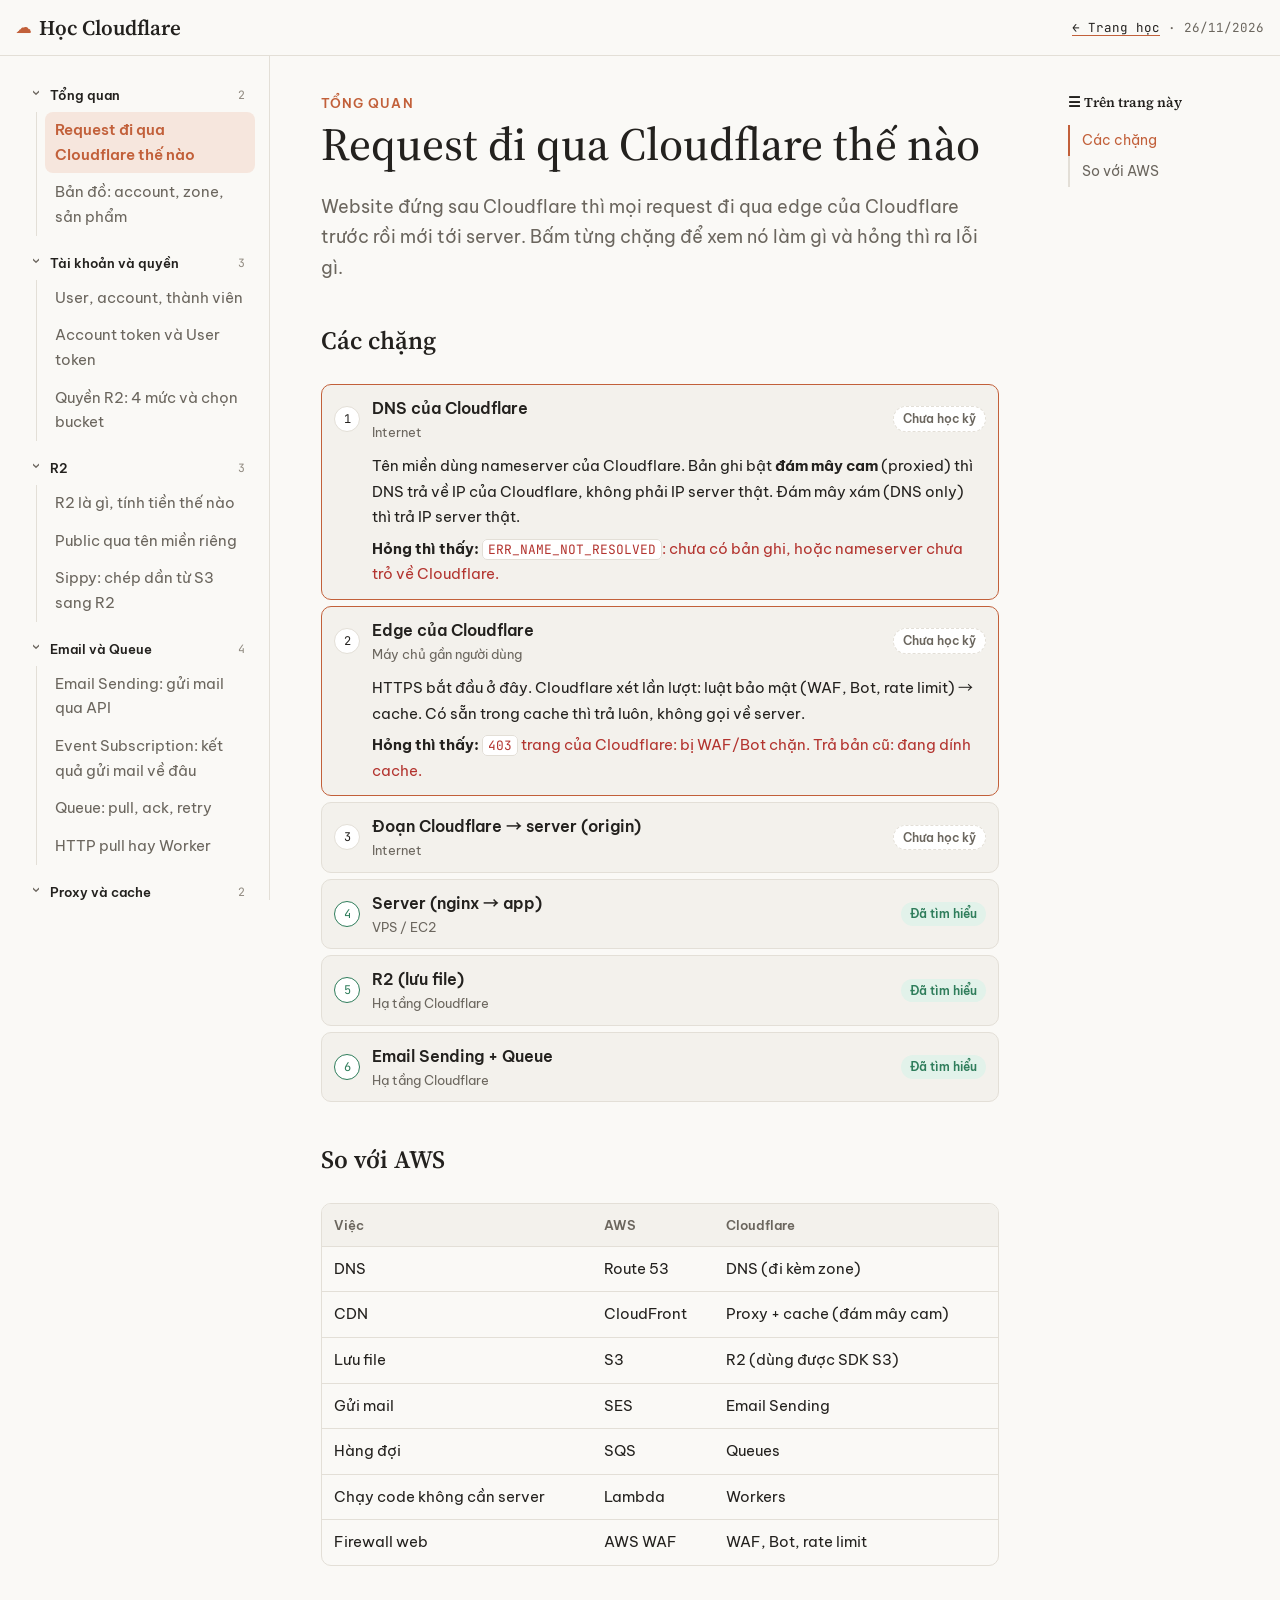
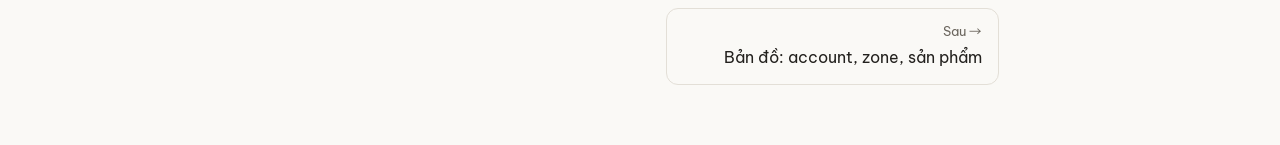
==== site/cloudflare/index.html @ 72676b5d "Trang học hạ tầng: AWS + Cloudflare, tự deploy lên VPS bằng GitHub Actions Co-Authored-By: Claude Op" ====
<!doctype html>
<html lang="vi">
<head>
<meta charset="utf-8">
<meta name="viewport" content="width=device-width, initial-scale=1">
<title>Học Cloudflare</title>
<meta name="description" content="Cloudflare cho người làm vận hành: account, token, quyền R2, Email Sending, Queue, cache, bảng đọc lỗi.">
<link rel="preconnect" href="https://fonts.googleapis.com">
<link rel="preconnect" href="https://fonts.gstatic.com" crossorigin>
<link rel="stylesheet" href="https://fonts.googleapis.com/css2?family=Be+Vietnam+Pro:wght@400;500;600;700&family=JetBrains+Mono:wght@400;600&family=Noto+Sans+JP:wght@400;500&family=Source+Serif+4:opsz,wght@8..60,500;8..60,600&display=swap">
<link rel="stylesheet" href="style.css">
</head>
<body>
<header class="topbar">
  <button class="menu-btn" id="menuBtn" aria-label="Mở menu" aria-expanded="false">☰</button>
  <a class="brand" href="#hanh-trinh"><span class="mark">☁</span> Học Cloudflare</a>
  <span class="tag"><a href="../">← Trang học</a> · 26/11/2026</span>
</header>

<div class="layout">
  <nav class="sidebar" id="sidebar" aria-label="Các bước"></nav>
  <main class="content" id="content" tabindex="-1"></main>
  <aside class="onpage" id="onpage" aria-label="Trên trang này"></aside>
</div>

<script src="data.js"></script>
<script src="app.js"></script>
</body>
</html>
---- site/cloudflare/style.css ----
/* Bố cục docs 3 cột: menu trái (nhóm → bước), nội dung giữa, "Trên trang này" bên phải. Nền tối ấm, chữ tiêu đề serif, điểm nhấn cam đất. */
:root {
  --bg: #1f1e1c; --panel: #262523; --raise: #2e2d2a; --fg: #ece8e1; --muted: #a39d93; --dim: #77726a;
  --line: #3a3835; --accent: #e08a5e; --accent-soft: #3b2b23;
  --ok: #7cc29b; --ok-soft: #1f3328; --bad: #ef8d84; --bad-soft: #3a2221; --warn: #e8c17a; --warn-soft: #36301f;
  --serif: "Source Serif 4", Georgia, "Times New Roman", serif;
  --sans: "Be Vietnam Pro", "Noto Sans JP", "Segoe UI", system-ui, sans-serif;
  --mono: "JetBrains Mono", ui-monospace, Consolas, monospace;
  color-scheme: dark;
}
@media (prefers-color-scheme: light) {
  :root {
    --bg: #faf9f6; --panel: #f3f1ec; --raise: #ffffff; --fg: #23211e; --muted: #6b665e; --dim: #8f897f;
    --line: #e3dfd7; --accent: #c2603a; --accent-soft: #f6e6dd;
    --ok: #2f7d5b; --ok-soft: #e2f2ea; --bad: #b3342f; --bad-soft: #fbe6e4; --warn: #8a5a14; --warn-soft: #fbf1df;
    color-scheme: light;
  }
}
* { box-sizing: border-box; }
html { scroll-behavior: smooth; }
body { margin: 0; background: var(--bg); color: var(--fg); font: 16px/1.7 var(--sans); }
a { color: var(--fg); text-decoration-color: var(--accent); text-underline-offset: 3px; }
code { font-family: var(--mono); font-size: .86em; background: var(--raise); border: 1px solid var(--line); padding: 1px 5px; border-radius: 5px; overflow-wrap: anywhere; }
pre { font-family: var(--mono); font-size: 13.5px; background: #161513; color: #e6e1d8; border: 1px solid var(--line); padding: 14px 16px; border-radius: 10px; overflow-x: auto; margin: 0; line-height: 1.6; max-width: 100%; }
pre code { background: none; border: 0; padding: 0; color: inherit; }
button { font: inherit; }
:focus-visible { outline: 2px solid var(--accent); outline-offset: 2px; }

.topbar { position: sticky; top: 0; z-index: 20; height: 56px; display: flex; align-items: center; gap: 14px; padding: 0 max(16px, env(safe-area-inset-left)); background: var(--bg); border-bottom: 1px solid var(--line); }
.brand { font-family: var(--serif); font-size: 21px; font-weight: 600; text-decoration: none; display: flex; align-items: center; gap: 8px; }
.brand .mark { color: var(--accent); font-size: 15px; }
.tag { margin-left: auto; font-size: 12.5px; color: var(--muted); font-family: var(--mono); }
.menu-btn { display: none; background: none; border: 1px solid var(--line); color: var(--fg); border-radius: 8px; padding: 2px 10px; cursor: pointer; }

.layout { display: grid; grid-template-columns: 270px minmax(0, 1fr) 230px; max-width: 1400px; margin: 0 auto; }
.sidebar { position: sticky; top: 56px; height: calc(100vh - 56px); overflow-y: auto; padding: 22px 14px 40px 22px; border-right: 1px solid var(--line); }
.group + .group { margin-top: 10px; }
.ghead { display: flex; align-items: center; gap: 8px; width: 100%; background: none; border: 0; color: var(--fg); font-size: 13px; font-weight: 600; padding: 6px 10px; border-radius: 8px; cursor: pointer; text-align: left; }
.ghead:hover { background: var(--panel); }
.ghead .chev { display: inline-block; color: var(--muted); transform: rotate(90deg); transition: transform .15s; width: 10px; }
.ghead .cnt { margin-left: auto; font-size: 11.5px; color: var(--dim); font-family: var(--mono); font-weight: 400; }
.group.closed .chev { transform: none; }
.group.closed .gitems { display: none; }
.gitems { display: grid; gap: 1px; padding-left: 8px; margin-left: 14px; border-left: 1px solid var(--line); }
.sidebar a { display: flex; align-items: center; gap: 8px; text-decoration: none; color: var(--muted); font-size: 14.5px; padding: 6px 10px; border-radius: 8px; }
.sidebar a { overflow-wrap: anywhere; min-width: 0; }
.sidebar a:hover { color: var(--fg); background: var(--panel); }
.sidebar a.active { color: var(--accent); background: var(--accent-soft); font-weight: 600; }
.sidebar a .dot { width: 6px; height: 6px; border-radius: 50%; background: var(--bad); flex: none; }

.content { padding: 36px clamp(16px, 4vw, 56px) 60px; min-width: 0; outline: none; }
.content .inner { max-width: 760px; margin: 0 auto; display: grid; gap: 22px; }
.eyebrow { font-size: 13px; font-weight: 600; letter-spacing: .08em; text-transform: uppercase; color: var(--accent); }
.content h1 { font-family: var(--serif); font-weight: 500; font-size: clamp(32px, 5vw, 46px); line-height: 1.12; margin: 4px 0 0; text-wrap: balance; overflow-wrap: anywhere; }
.lead { font-size: 18px; color: var(--muted); }
.content h2 { font-family: var(--serif); font-weight: 600; font-size: 25px; margin: 14px 0 0; scroll-margin-top: 76px; overflow-wrap: anywhere; }
.content h2 a.anchor { text-decoration: none; color: var(--dim); margin-left: 8px; font-size: .7em; opacity: 0; }
.content h2:hover a.anchor { opacity: 1; }
.content ul, .content ol { margin: 0; padding-left: 22px; display: grid; gap: 6px; }
.content li { overflow-wrap: anywhere; min-width: 0; }
.content li::marker { color: var(--dim); }
.content p { margin: 0; }
.callout { border: 1px solid var(--line); border-left: 3px solid var(--accent); background: var(--panel); border-radius: 10px; padding: 14px 16px; display: grid; gap: 6px; }
.callout.bad { border-left-color: var(--bad); background: var(--bad-soft); }
.callout.warn { border-left-color: var(--warn); background: var(--warn-soft); }
.callout.ok { border-left-color: var(--ok); background: var(--ok-soft); }
.callout > b { font-size: 14px; }
.callout.bad > b { color: var(--bad); }
.callout.warn > b { color: var(--warn); }
.callout.ok > b { color: var(--ok); }
.tablewrap { overflow-x: auto; border: 1px solid var(--line); border-radius: 10px; }
table { border-collapse: collapse; width: 100%; min-width: 600px; font-size: 14.5px; }
th, td { text-align: left; vertical-align: top; padding: 10px 12px; border-bottom: 1px solid var(--line); }
tr:last-child td { border-bottom: 0; }
th { background: var(--panel); color: var(--muted); font-weight: 600; font-size: 13px; }

.pager { display: grid; grid-template-columns: 1fr 1fr; gap: 12px; margin-top: 20px; }
.pager a { border: 1px solid var(--line); border-radius: 12px; padding: 12px 16px; text-decoration: none; display: grid; gap: 2px; }
.pager a:hover { border-color: var(--accent); }
.pager .k { font-size: 12.5px; color: var(--muted); }
.pager .next { text-align: right; grid-column: 2; }

.onpage { position: sticky; top: 56px; height: calc(100vh - 56px); overflow-y: auto; padding: 36px 18px; }
.onpage h5 { margin: 0 0 10px; font-size: 13.5px; font-family: var(--serif); font-weight: 600; display: flex; gap: 8px; align-items: center; }
.onpage a { display: block; text-decoration: none; color: var(--muted); font-size: 13.5px; padding: 4px 0 4px 12px; border-left: 2px solid var(--line); }
.onpage a.active { color: var(--accent); border-left-color: var(--accent); }

/* hành trình request */
.journey { display: grid; gap: 6px; }
.hop { border: 1px solid var(--line); border-radius: 10px; background: var(--panel); }
.hop summary { list-style: none; cursor: pointer; display: grid; grid-template-columns: 28px minmax(0, 1fr) auto; grid-template-areas: "n t b" "n w b"; gap: 0 10px; align-items: center; padding: 10px 12px; }
.hop summary::-webkit-details-marker { display: none; }
.hn { grid-area: n; width: 26px; height: 26px; border-radius: 50%; display: grid; place-items: center; font-family: var(--mono); font-size: 12px; background: var(--raise); border: 1px solid var(--line); }
.ht { grid-area: t; font-weight: 600; overflow-wrap: anywhere; }
.hw { grid-area: w; font-size: 12.5px; color: var(--muted); }
.badge { grid-area: b; font-size: 11.5px; font-weight: 600; border-radius: 999px; padding: 2px 9px; white-space: nowrap; }
.hop.done .badge { background: var(--ok-soft); color: var(--ok); }
.hop.done .hn { border-color: var(--ok); color: var(--ok); }
.hop.todo .badge { background: var(--raise); color: var(--muted); border: 1px dashed var(--line); }
.hop[open] { border-color: var(--accent); }
.hb { padding: 0 14px 12px 50px; display: grid; gap: 6px; font-size: 15px; }
.hf { color: var(--bad); }
.hf b { color: var(--fg); }
.hk { font-size: 13px; color: var(--accent); }
.pill { display: inline-block; font-size: 12px; font-weight: 600; border-radius: 999px; padding: 1px 8px; background: var(--raise); color: var(--muted); border: 1px solid var(--line); white-space: nowrap; }
.pill.ok { background: var(--ok-soft); color: var(--ok); border-color: transparent; }
@media (max-width: 560px) { .hb { padding-left: 14px; } }

/* mô phỏng */
.sim { border: 1px solid var(--line); border-radius: 12px; padding: 16px; display: grid; gap: 16px; background: var(--panel); }
.toggles { display: grid; grid-template-columns: repeat(auto-fit, minmax(220px, 1fr)); gap: 8px; }
.toggles label { display: grid; grid-template-columns: 20px 1fr; gap: 8px; border: 1px solid var(--line); border-radius: 8px; padding: 8px 10px; cursor: pointer; background: var(--raise); font-size: 14px; }
.toggles input { width: 18px; height: 18px; margin: 3px 0 0; accent-color: var(--accent); }
.toggles small { display: block; color: var(--muted); }
.path { display: flex; flex-wrap: wrap; align-items: center; gap: 6px; }
.node { border: 1px solid var(--line); border-radius: 8px; padding: 5px 10px; font-size: 13px; background: var(--raise); }
.node.pass { background: var(--ok-soft); border-color: var(--ok); }
.node.stop { background: var(--bad-soft); border-color: var(--bad); font-weight: 600; }
.node.skip { opacity: .35; }
.arrow { color: var(--dim); }
.result { border-radius: 10px; padding: 14px 16px; display: grid; gap: 6px; }
.result.ok { background: var(--ok-soft); }
.result.bad { background: var(--bad-soft); }
.result .code { font-family: var(--mono); font-weight: 600; }

@media (max-width: 1180px) { .layout { grid-template-columns: 250px minmax(0, 1fr); } .onpage { display: none; } }
@media (max-width: 820px) {
  .layout { grid-template-columns: minmax(0, 1fr); }
  .menu-btn { display: block; }
  .sidebar { position: fixed; top: 56px; left: 0; width: min(300px, 85vw); z-index: 15; background: var(--bg); transform: translateX(-100%); transition: transform .2s; }
  .sidebar.open { transform: none; box-shadow: 0 0 0 100vmax rgba(0,0,0,.4); }
  .tag { display: none; }
  .pager { grid-template-columns: 1fr; } .pager .next { grid-column: 1; }
}
@media (prefers-reduced-motion: reduce) { html { scroll-behavior: auto; } .sidebar { transition: none; } }

/* sơ đồ kiến trúc */
.arch { display: grid; gap: 8px; }
.zone { border: 1px dashed var(--line); border-radius: 12px; padding: 26px 10px 10px; position: relative; display: grid; gap: 8px; }
.zone.vpc { border-color: var(--accent); border-style: solid; }
.zone.pub { background: var(--ok-soft); border-style: solid; border-color: transparent; }
.zone.priv { background: var(--raise); border-style: solid; }
.zl { position: absolute; top: 6px; left: 12px; font-size: 11.5px; font-weight: 600; letter-spacing: .04em; text-transform: uppercase; color: var(--muted); }
.zone.vpc > .zl { color: var(--accent); }
.row { display: grid; grid-template-columns: repeat(auto-fit, minmax(150px, 1fr)); gap: 8px; }
.box { border: 1px solid var(--line); background: var(--panel); border-radius: 8px; padding: 8px 10px; display: grid; gap: 1px; text-align: center; min-width: 0; }
.box b { font-size: 14px; overflow-wrap: anywhere; }
.box small { font-size: 12px; color: var(--muted); }
.box.learned { border: 2px solid var(--ok); }
.ar { text-align: center; color: var(--muted); font-size: 13px; }
.legend { font-size: 12.5px; color: var(--muted); display: flex; align-items: center; gap: 8px; }
.box.mini { width: 18px; height: 12px; padding: 0; display: inline-block; }
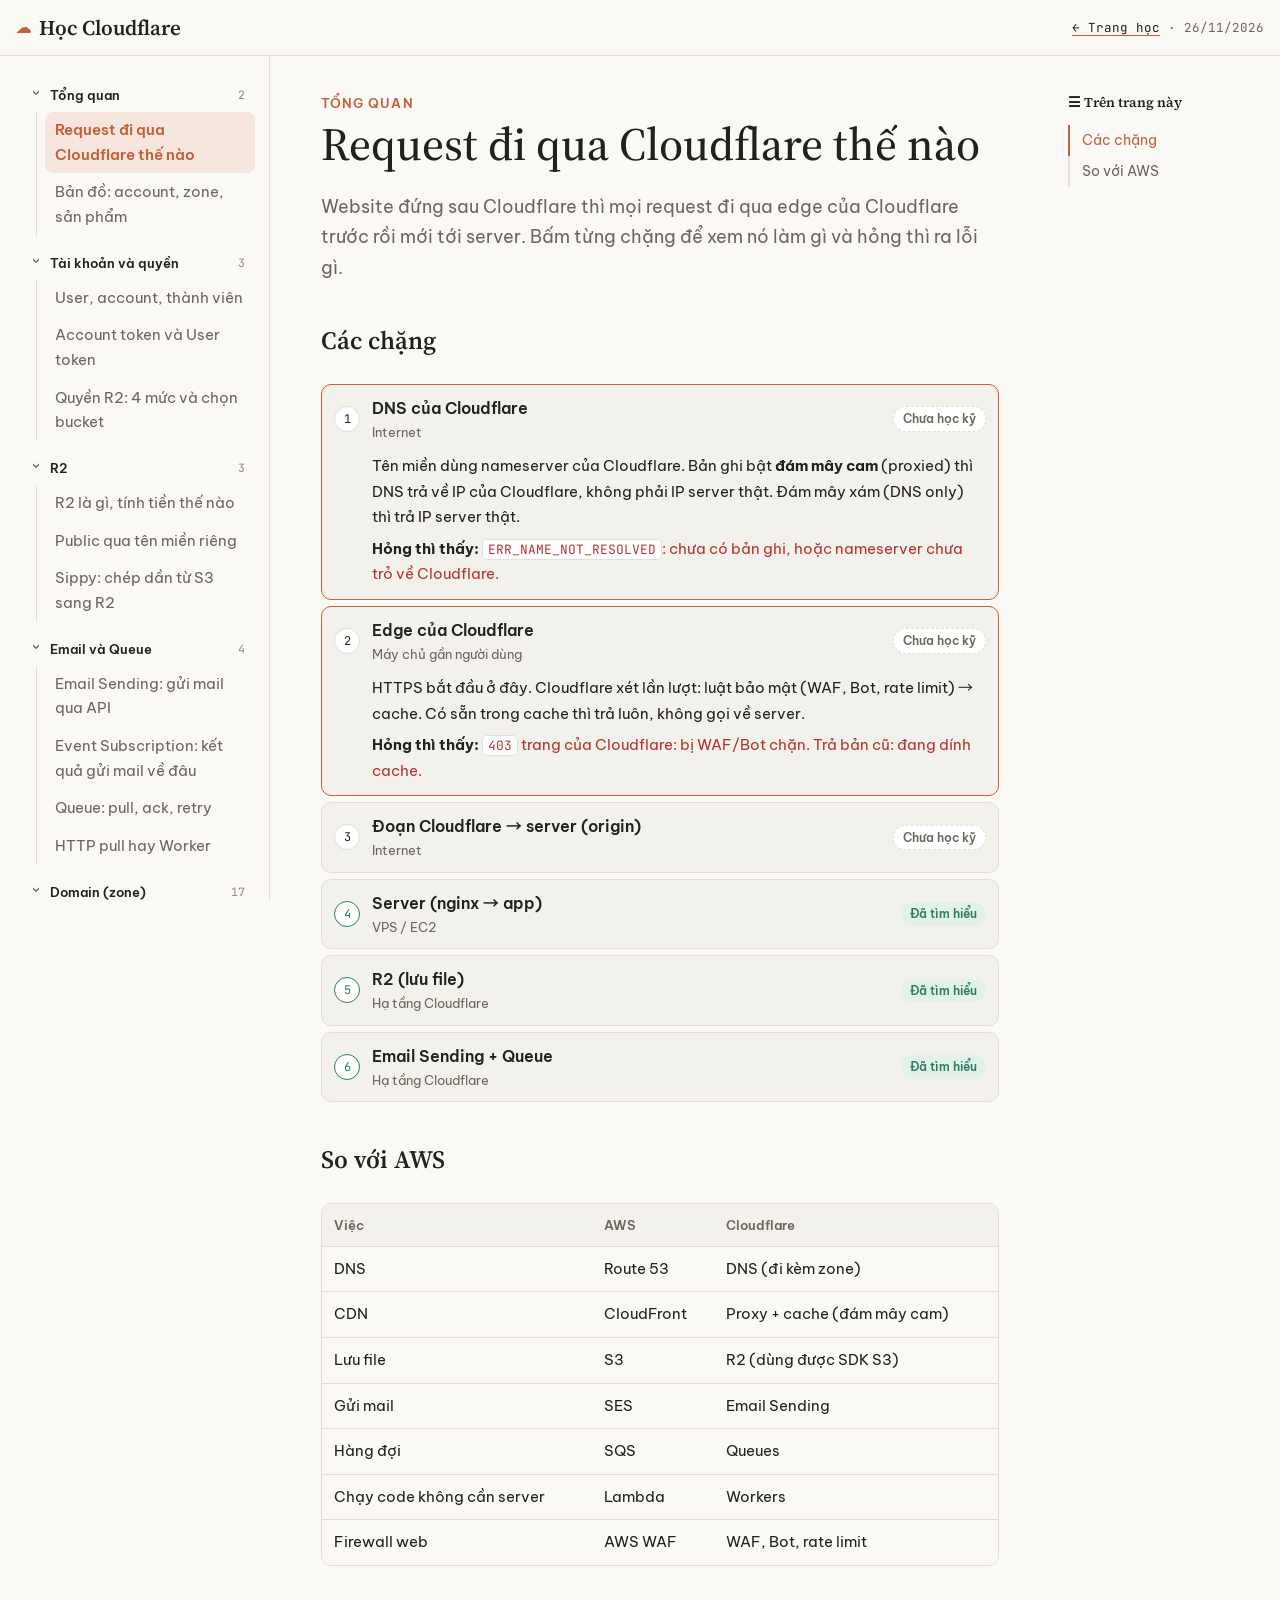
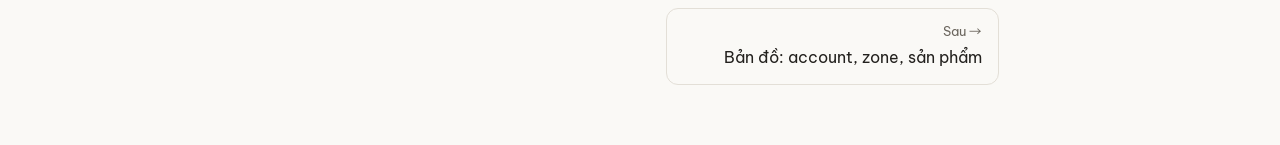
==== commit 2a80433a: "Cloudflare: nhóm Domain (zone) theo đúng menu dashboard, 17 trang + 20 ảnh Mỗi mục: vấn đề → Cloudfl" ====
--- a/site/cloudflare/index.html
+++ b/site/cloudflare/index.html
@@ -4,7 +4,7 @@
 <meta charset="utf-8">
 <meta name="viewport" content="width=device-width, initial-scale=1">
 <title>Học Cloudflare</title>
-<meta name="description" content="Cloudflare cho người làm vận hành: account, token, quyền R2, Email Sending, Queue, cache, bảng đọc lỗi.">
+<meta name="description" content="Cloudflare cho người làm vận hành: account, token, quyền R2, Email Sending, Queue, và từng mục của một domain (DNS, SSL/TLS, Security, Cache, Rules…).">
 <link rel="preconnect" href="https://fonts.googleapis.com">
 <link rel="preconnect" href="https://fonts.gstatic.com" crossorigin>
 <link rel="stylesheet" href="https://fonts.googleapis.com/css2?family=Be+Vietnam+Pro:wght@400;500;600;700&family=JetBrains+Mono:wght@400;600&family=Noto+Sans+JP:wght@400;500&family=Source+Serif+4:opsz,wght@8..60,500;8..60,600&display=swap">
@@ -24,6 +24,7 @@
 </div>
 
 <script src="data.js"></script>
+<script src="zone.js"></script>
 <script src="app.js"></script>
 </body>
 </html>
--- a/site/cloudflare/style.css
+++ b/site/cloudflare/style.css
@@ -150,3 +150,9 @@
 .ar { text-align: center; color: var(--muted); font-size: 13px; }
 .legend { font-size: 12.5px; color: var(--muted); display: flex; align-items: center; gap: 8px; }
 .box.mini { width: 18px; height: 12px; padding: 0; display: inline-block; }
+
+/* ảnh chụp dashboard */
+.shot { margin: 4px 0 8px; display: grid; gap: 6px; }
+.shot a { display: block; border: 1px solid var(--line); border-radius: 10px; overflow: hidden; background: var(--raise); }
+.shot img { display: block; width: 100%; height: auto; }
+.shot figcaption { font-size: 13px; color: var(--muted); }
